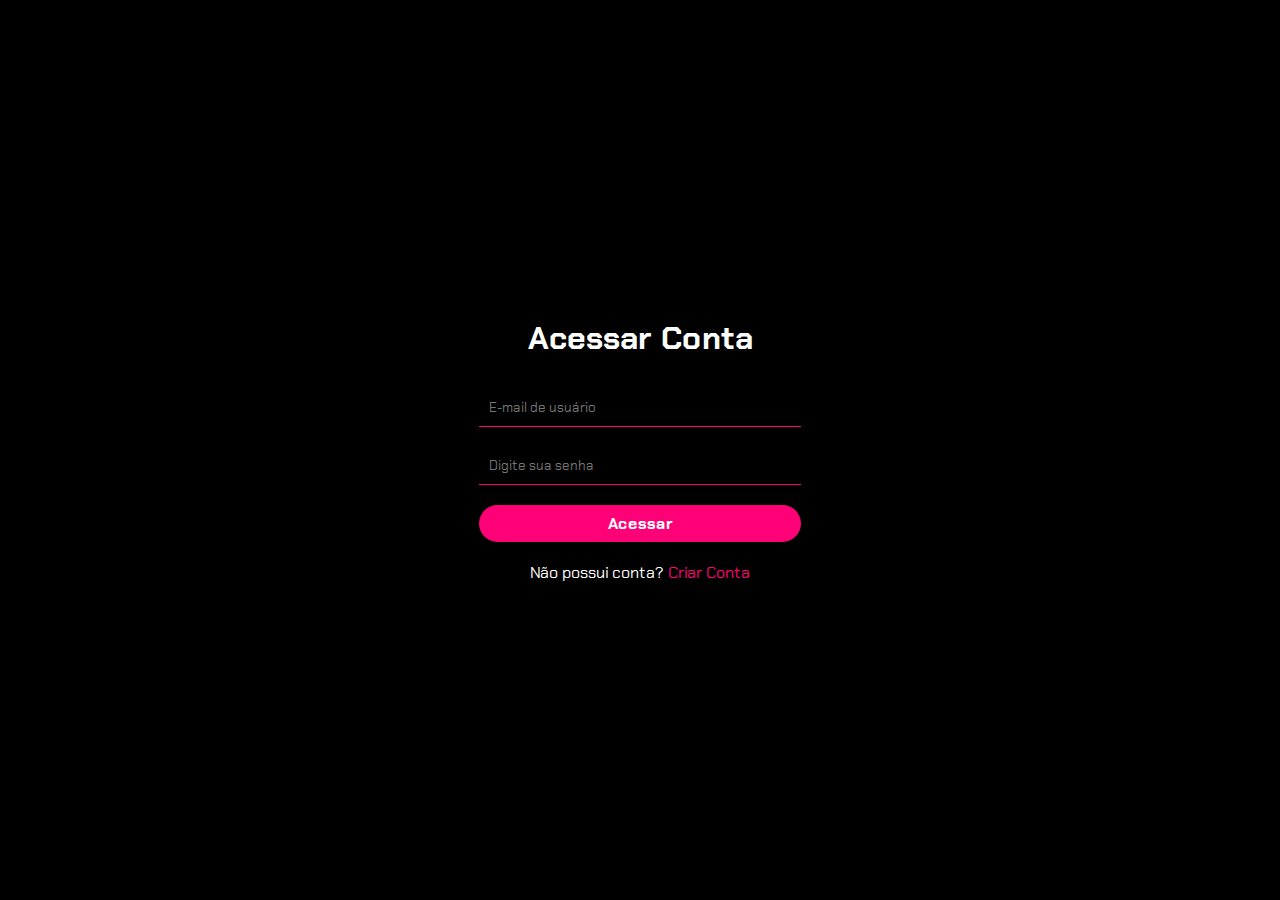
==== login.html @ a8956649 "." ====
<!DOCTYPE html>
<html lang="en">

<head>
    <meta charset="UTF-8">
    <meta http-equiv="X-UA-Compatible" content="IE=edge">
    <meta name="viewport" content="width=device-width, initial-scale=1.0">
    <link rel="stylesheet" href="css/auth.css">
    <title>Acessar Conta</title>
</head>

<body>
    <div class="container">
        <div class="center">
            <h1>Acessar Conta</h1>
            <div class="input-field">
                <input type="email" id="email" placeholder="E-mail de usuário">
            </div>
            <div class="input-field">
                <input type="password" id="password" placeholder="Digite sua senha">
            </div>
            <div class="input-field">
                <button id="login">Acessar</button>
            </div>
            <p>Não possui conta? <a href="register.html"> Criar Conta</a></p>
        </div>
    </div>
    <script src="js/middleware/isAuth.js"></script>
    <script src="js/login.js"></script>
</body>

</html>
---- css/auth.css ----
@import url('https://fonts.googleapis.com/css2?family=Chakra+Petch&display=swap');

:root{
    --pink:#ff0077;
}

*{
    margin: 0;padding: 0;
    box-sizing:border-box;
    font-family:"Chakra Petch",sans-serif;
}

.container{
    display: flex;
    align-items: center;
    justify-content: center;
    height:100vh;
    background: #000;
}

.center{
    width:450px;
    display: flex;
    flex-direction: column;
    padding:5%;
    align-items: center;
    justify-content: center;
}

h1{
    text-align: center;
    margin-bottom: 30px;
    color:#fff;
}

.input-field{
    width:100%;
    display: flex;
    flex-direction: column;
    margin-bottom: 20px;
}

.input-field input{
    border:none;
    border-bottom:1px solid var(--pink);
    padding:10px;
    outline:none;
    color:#fff;
    background: transparent;
}

.input-field button{
    background: var(--pink);
    border-radius:5rem;
    border:none;
    outline:none;
    padding:8px;
    color:#fff;
    font-size:16px;
    font-weight: bold;
    cursor:pointer;
}

p{
    color:#fff;
}

a{
    color:var(--pink);
    text-decoration: none;
}

a:hover{
    text-decoration: underline;
}

@media(max-width:450px){
    .center{
        width:90%;
        padding:0;
    }
}
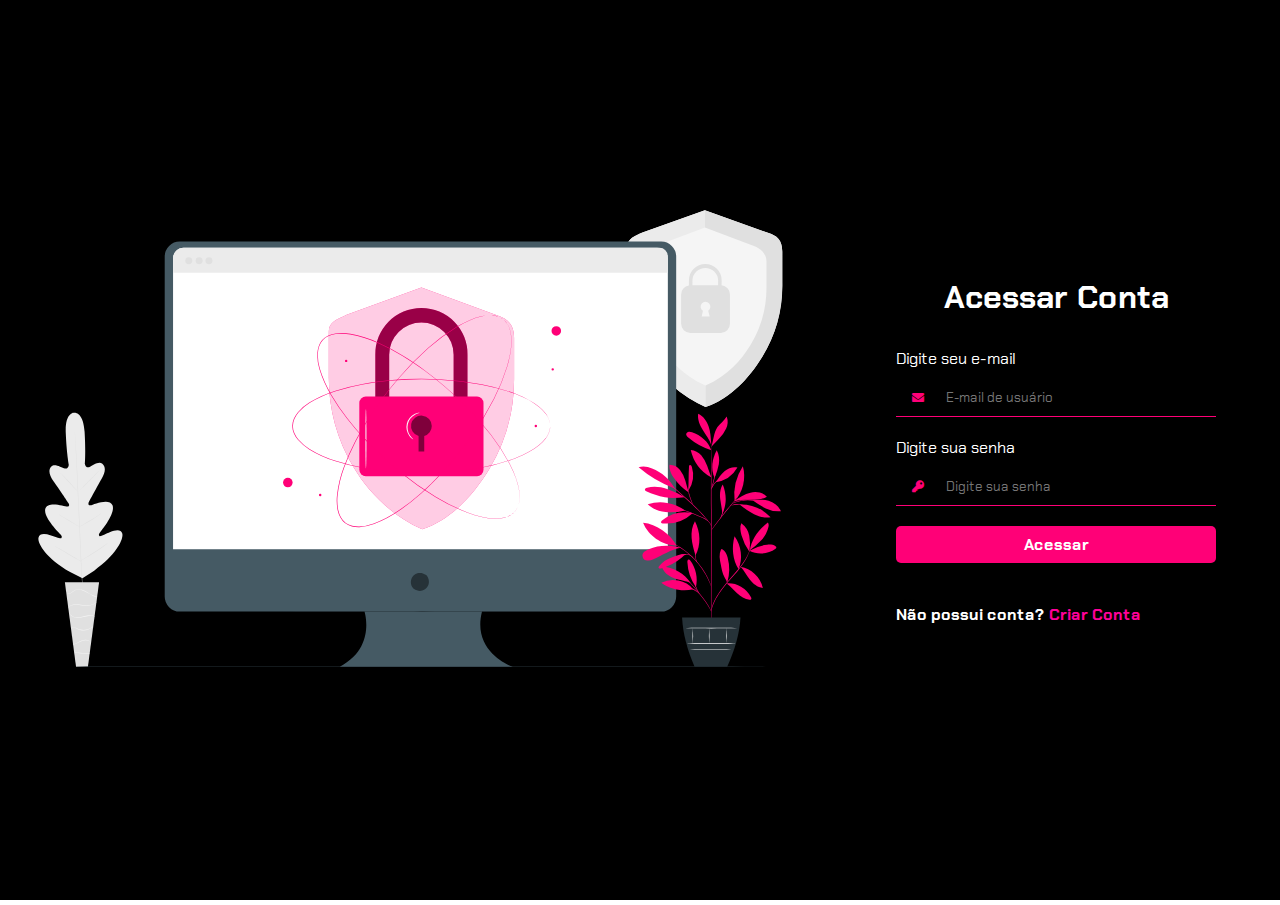
==== commit cf210331: "." ====
--- a/login.html
+++ b/login.html
@@ -5,28 +5,36 @@
     <meta charset="UTF-8">
     <meta http-equiv="X-UA-Compatible" content="IE=edge">
     <meta name="viewport" content="width=device-width, initial-scale=1.0">
+    <link rel="stylesheet" href="https://cdnjs.cloudflare.com/ajax/libs/font-awesome/5.15.3/css/all.min.css">
     <link rel="stylesheet" href="css/auth.css">
     <title>Acessar Conta</title>
 </head>
 
 <body>
     <div class="container">
-        <div class="center">
+        <div class="left">
+            <img src="img/auth.svg" alt="">
+        </div>
+        <div class="right">
             <h1>Acessar Conta</h1>
             <div class="input-field">
-                <input type="email" id="email" placeholder="E-mail de usuário">
+                <label>Digite seu e-mail</label>
+                <input type="email" id="loginemail" placeholder="E-mail de usuário">
+                <i class="fas fa-envelope"></i>
             </div>
             <div class="input-field">
-                <input type="password" id="password" placeholder="Digite sua senha">
+                <label>Digite sua senha</label>
+                <input name="passw" type="password" id="loginpassword" placeholder="Digite sua senha">
+                <i class="fas fa-key"></i>
             </div>
             <div class="input-field">
-                <button id="login">Acessar</button>
+                <button id="login" onclick="userLogin()">Acessar</button>
             </div>
+            <br />
             <p>Não possui conta? <a href="register.html"> Criar Conta</a></p>
         </div>
     </div>
     <script src="js/middleware/isAuth.js"></script>
-    <script src="js/login.js"></script>
+    <script src="js/user.js"></script>
 </body>
-
 </html>--- a/css/auth.css
+++ b/css/auth.css
@@ -1,82 +1,128 @@
 @import url('https://fonts.googleapis.com/css2?family=Chakra+Petch&display=swap');
-
-:root{
-    --pink:#ff0077;
+:root {
+    --pink: #ff0077;
 }
 
-*{
-    margin: 0;padding: 0;
-    box-sizing:border-box;
-    font-family:"Chakra Petch",sans-serif;
+* {
+    margin: 0;
+    padding: 0;
+    box-sizing: border-box;
+    font-family: "Chakra Petch", sans-serif;
 }
 
-.container{
+.container {
     display: flex;
-    align-items: center;
-    justify-content: center;
-    height:100vh;
+    height: 100vh;
     background: #000;
 }
 
-.center{
-    width:450px;
+.left{
+    width:65%;
+}
+
+.left img{
+    width:100%;
+    height:100%;
+}
+
+.right {
+    width:35%;
     display: flex;
     flex-direction: column;
+    margin:auto;
     padding:5%;
-    align-items: center;
-    justify-content: center;
 }
 
-h1{
+h1 {
     text-align: center;
     margin-bottom: 30px;
-    color:#fff;
+    color: #fff;
 }
 
-.input-field{
-    width:100%;
+.input-field {
+    position:relative;
     display: flex;
     flex-direction: column;
     margin-bottom: 20px;
 }
 
-.input-field input{
+.input-field label{
+    margin-bottom: 10px;
+    color:#fff;
+}
+
+.input-field input {
+    padding:10px 10px 10px 50px;
     border:none;
     border-bottom:1px solid var(--pink);
-    padding:10px;
+    background: transparent;
+    color:#fff;
     outline:none;
-    color:#fff;
-    background: transparent;
+    transition:all ease 0.5s;
+}
+ .input-field input:focus{
+    border-bottom:1px solid #fff;
 }
 
-.input-field button{
+.input-field i.fas{
+    position:absolute;
+    top:44px;
+    left:16px;
+    color:var(--pink);
+    font-size:12px;
+}
+
+.input-field i.far{
+    position:absolute;
+    top:44px;
+    right:16px;
+    color:var(--pink);
+    font-size:12px;
+    cursor:pointer;
+}
+
+#hide{
+    display: none;
+}
+
+.input-field button {
     background: var(--pink);
-    border-radius:5rem;
-    border:none;
-    outline:none;
-    padding:8px;
-    color:#fff;
-    font-size:16px;
+    border-radius: 5px;
+    border: none;
+    outline: none;
+    padding: 8px;
+    color: #fff;
+    font-size: 16px;
     font-weight: bold;
-    cursor:pointer;
+    cursor: pointer;
 }
 
 p{
     color:#fff;
+    font-weight: bold;
 }
 
 a{
-    color:var(--pink);
+    color:#ff0099;
     text-decoration: none;
 }
 
-a:hover{
+a:hover {
     text-decoration: underline;
 }
 
+@media(max-width:870px) {
+    .left{
+        display: none;
+    }
+    .right {
+        width:350px;
+        padding: 0;
+    }
+}
+
 @media(max-width:450px){
-    .center{
+    .right{
         width:90%;
-        padding:0;
     }
 }